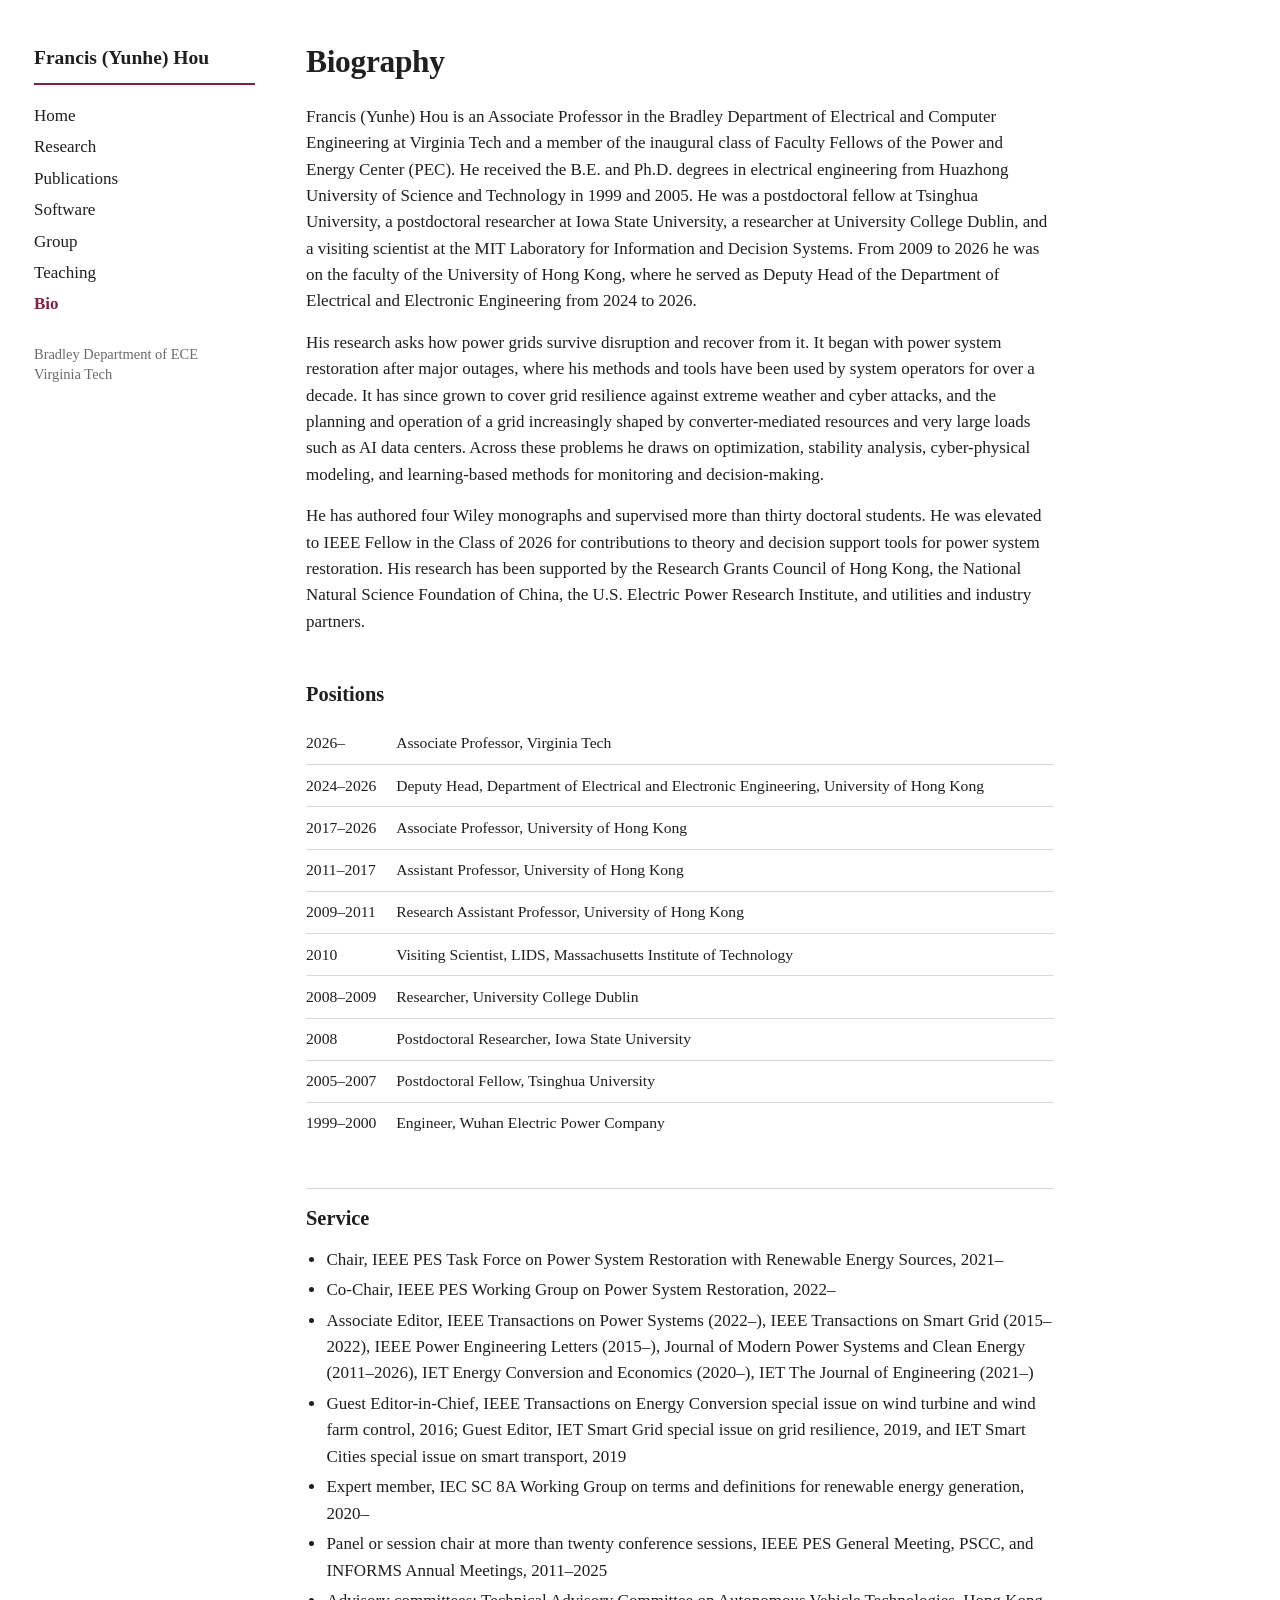
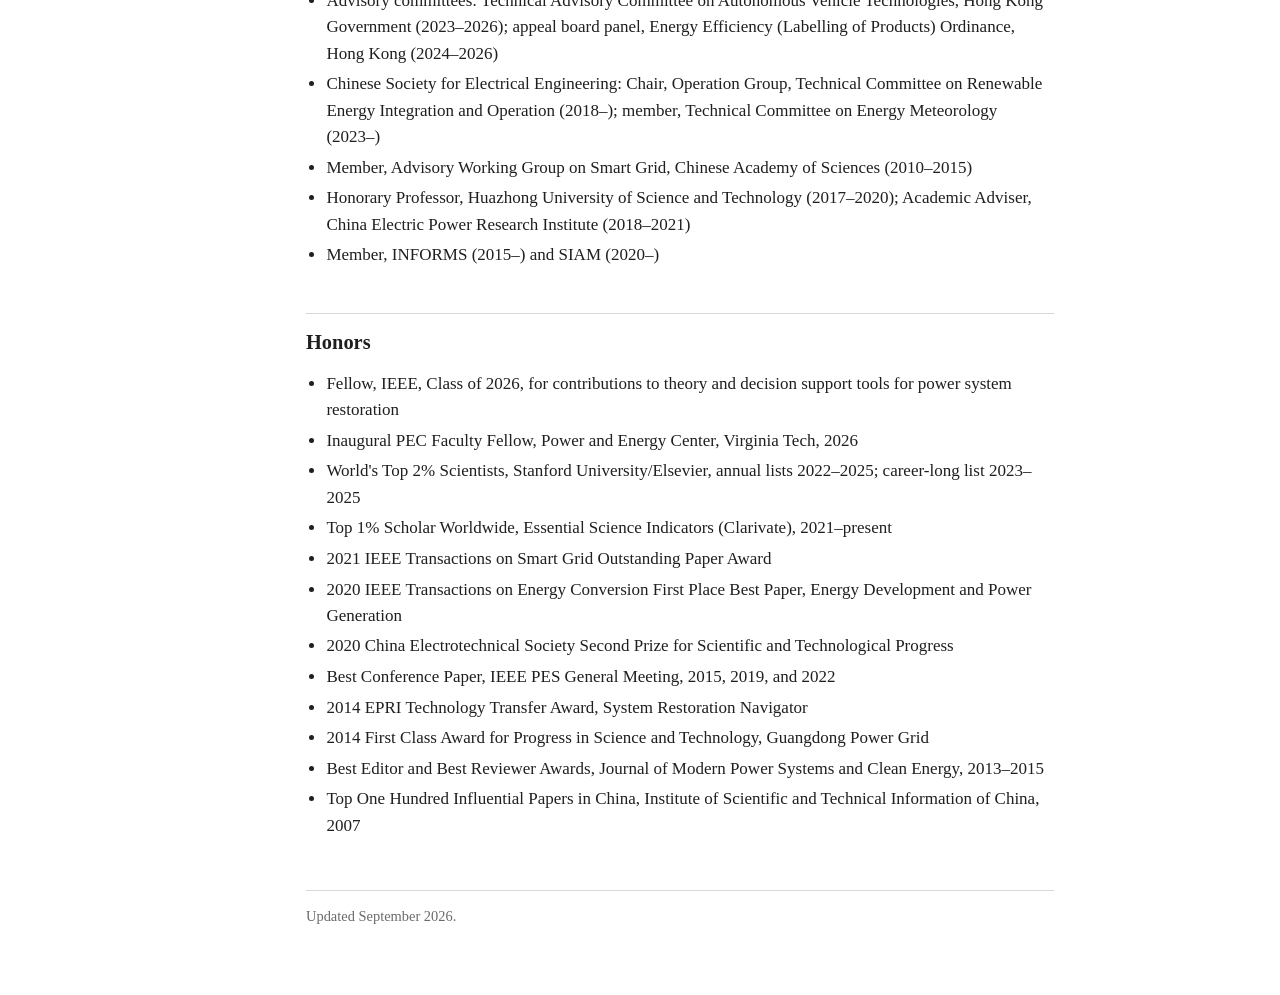
==== bio.html @ f8ccfd60 "Initial site" ====
<!DOCTYPE html>
<html lang="en">
<head>
<meta charset="utf-8">
<meta name="viewport" content="width=device-width, initial-scale=1">
<title>Bio — Francis (Yunhe) Hou</title>
<link rel="stylesheet" href="style.css">
<link rel="icon" href="favicon.svg" type="image/svg+xml">
</head>
<body>
<header class="side">
  <a class="name" href="index.html">Francis (Yunhe) Hou</a>
  <nav>
<a href="index.html">Home</a>
<a href="research.html">Research</a>
<a href="publications.html">Publications</a>
<a href="software.html">Software</a>
<a href="group.html">Group</a>
<a href="teaching.html">Teaching</a>
<a href="bio.html" class="here">Bio</a>
  </nav>
  <p class="foot">Bradley Department of ECE<br>Virginia Tech</p>
</header>
<main>

<h1>Biography</h1>
<p>Francis (Yunhe) Hou is an Associate Professor in the Bradley Department of Electrical and Computer Engineering at Virginia Tech and a member of the inaugural class of Faculty Fellows of the Power and Energy Center (PEC). He received the B.E. and Ph.D. degrees in electrical engineering from Huazhong University of Science and Technology in 1999 and 2005. He was a postdoctoral fellow at Tsinghua University, a postdoctoral researcher at Iowa State University, a researcher at University College Dublin, and a visiting scientist at the MIT Laboratory for Information and Decision Systems. From 2009 to 2026 he was on the faculty of the University of Hong Kong, where he served as Deputy Head of the Department of Electrical and Electronic Engineering from 2024 to 2026.</p>
<p>His research asks how power grids survive disruption and recover from it. It began with power system restoration after major outages, where his methods and tools have been used by system operators for over a decade. It has since grown to cover grid resilience against extreme weather and cyber attacks, and the planning and operation of a grid increasingly shaped by converter-mediated resources and very large loads such as AI data centers. Across these problems he draws on optimization, stability analysis, cyber-physical modeling, and learning-based methods for monitoring and decision-making.</p>
<p>He has authored four Wiley monographs and supervised more than thirty doctoral students. He was elevated to IEEE Fellow in the Class of 2026 for contributions to theory and decision support tools for power system restoration. His research has been supported by the Research Grants Council of Hong Kong, the National Natural Science Foundation of China, the U.S. Electric Power Research Institute, and utilities and industry partners.</p>

<h2>Positions</h2>
<table>
<tr><td>2026–</td><td>Associate Professor, Virginia Tech</td></tr>
<tr><td>2024–2026</td><td>Deputy Head, Department of Electrical and Electronic Engineering, University of Hong Kong</td></tr>
<tr><td>2017–2026</td><td>Associate Professor, University of Hong Kong</td></tr>
<tr><td>2011–2017</td><td>Assistant Professor, University of Hong Kong</td></tr>
<tr><td>2009–2011</td><td>Research Assistant Professor, University of Hong Kong</td></tr>
<tr><td>2010</td><td>Visiting Scientist, LIDS, Massachusetts Institute of Technology</td></tr>
<tr><td>2008–2009</td><td>Researcher, University College Dublin</td></tr>
<tr><td>2008</td><td>Postdoctoral Researcher, Iowa State University</td></tr>
<tr><td>2005–2007</td><td>Postdoctoral Fellow, Tsinghua University</td></tr>
<tr><td>1999–2000</td><td>Engineer, Wuhan Electric Power Company</td></tr>
</table>

<h2>Service</h2>
<ul>
  <li>Chair, IEEE PES Task Force on Power System Restoration with Renewable Energy Sources, 2021–</li>
  <li>Co-Chair, IEEE PES Working Group on Power System Restoration, 2022–</li>
  <li>Associate Editor, IEEE Transactions on Power Systems (2022–), IEEE Transactions on Smart Grid (2015–2022), IEEE Power Engineering Letters (2015–), Journal of Modern Power Systems and Clean Energy (2011–2026), IET Energy Conversion and Economics (2020–), IET The Journal of Engineering (2021–)</li>
  <li>Guest Editor-in-Chief, IEEE Transactions on Energy Conversion special issue on wind turbine and wind farm control, 2016; Guest Editor, IET Smart Grid special issue on grid resilience, 2019, and IET Smart Cities special issue on smart transport, 2019</li>
  <li>Expert member, IEC SC 8A Working Group on terms and definitions for renewable energy generation, 2020–</li>
  <li>Panel or session chair at more than twenty conference sessions, IEEE PES General Meeting, PSCC, and INFORMS Annual Meetings, 2011–2025</li>
  <li>Advisory committees: Technical Advisory Committee on Autonomous Vehicle Technologies, Hong Kong Government (2023–2026); appeal board panel, Energy Efficiency (Labelling of Products) Ordinance, Hong Kong (2024–2026)</li>
  <li>Chinese Society for Electrical Engineering: Chair, Operation Group, Technical Committee on Renewable Energy Integration and Operation (2018–); member, Technical Committee on Energy Meteorology (2023–)</li>
  <li>Member, Advisory Working Group on Smart Grid, Chinese Academy of Sciences (2010–2015)</li>
  <li>Honorary Professor, Huazhong University of Science and Technology (2017–2020); Academic Adviser, China Electric Power Research Institute (2018–2021)</li>
  <li>Member, INFORMS (2015–) and SIAM (2020–)</li>
</ul>

<h2>Honors</h2>
<ul>
  <li>Fellow, IEEE, Class of 2026, for contributions to theory and decision support tools for power system restoration</li>
  <li>Inaugural PEC Faculty Fellow, Power and Energy Center, Virginia Tech, 2026</li>
  <li>World's Top 2% Scientists, Stanford University/Elsevier, annual lists 2022–2025; career-long list 2023–2025</li>
  <li>Top 1% Scholar Worldwide, Essential Science Indicators (Clarivate), 2021–present</li>
  <li>2021 IEEE Transactions on Smart Grid Outstanding Paper Award</li>
  <li>2020 IEEE Transactions on Energy Conversion First Place Best Paper, Energy Development and Power Generation</li>
  <li>2020 China Electrotechnical Society Second Prize for Scientific and Technological Progress</li>
  <li>Best Conference Paper, IEEE PES General Meeting, 2015, 2019, and 2022</li>
  <li>2014 EPRI Technology Transfer Award, System Restoration Navigator</li>
  <li>2014 First Class Award for Progress in Science and Technology, Guangdong Power Grid</li>
  <li>Best Editor and Best Reviewer Awards, Journal of Modern Power Systems and Clean Energy, 2013–2015</li>
  <li>Top One Hundred Influential Papers in China, Institute of Scientific and Technical Information of China, 2007</li>
</ul>

<footer>Updated September 2026.</footer>
</main>
<script>document.querySelectorAll('.em').forEach(function(s){var a=s.dataset.u+'@'+s.dataset.d;var l=document.createElement('a');l.href='mailto:'+a;l.textContent=a;s.replaceWith(l);});</script>
</body>
</html>
---- style.css ----
:root{--ink:#1f1f1f;--mute:#6a6a6a;--rule:#d9d9d9;--accent:#861f41;--bg:#fff;}
*{box-sizing:border-box}
html{font-size:17px}
body{margin:0;background:var(--bg);color:var(--ink);
  font-family:Charter,"Iowan Old Style","Palatino Linotype",Georgia,serif;line-height:1.55;
  display:grid;grid-template-columns:13rem minmax(0,44rem);column-gap:3rem;padding:2.5rem 2rem 4rem}
.side{position:sticky;top:2.5rem;align-self:start}
.name{display:block;font-size:1.15rem;font-weight:700;color:var(--ink);text-decoration:none;
  padding-bottom:.6rem;border-bottom:2px solid var(--accent);margin-bottom:.9rem}
nav a{display:block;color:var(--ink);text-decoration:none;padding:.15rem 0}
nav a.here{color:var(--accent);font-weight:700}
nav a:hover{color:var(--accent)}
.foot{color:var(--mute);font-size:.85rem;margin-top:1.4rem;line-height:1.4}
main{min-width:0}
h1{font-size:1.85rem;line-height:1.2;margin:0 0 1.4rem;font-weight:700;letter-spacing:-.01em}
h2{font-size:1.2rem;margin:2.6rem 0 .7rem;font-weight:700;padding-top:.8rem;border-top:1px solid var(--rule)}
h2:first-of-type{border-top:0;padding-top:0}
h3{font-size:1rem;margin:1.4rem 0 .4rem;font-weight:700}
p{margin:0 0 .9rem}
a{color:var(--accent);text-underline-offset:2px;text-decoration-thickness:1px}
a:hover{text-decoration-thickness:2px}
.lede{font-size:1.15rem;line-height:1.45;margin:0 0 1.4rem}
.hero{display:flex;gap:1.6rem;align-items:flex-start;margin-bottom:1.6rem}
.hero img{width:9.5rem;height:auto;border-radius:3px;flex:none;box-shadow:0 1px 3px rgba(0,0,0,.12)}
.hero .who{font-size:.95rem;line-height:1.5}
.who b{display:block;font-size:1.05rem}
.contact{font-size:.95rem;color:var(--mute)}
.contact a{color:var(--accent);text-underline-offset:2px;text-decoration-thickness:1px}
ul{padding-left:1.2rem;margin:0 0 .9rem}
li{margin:.25rem 0}
ul.refs li{margin:.45rem 0;font-size:.95rem}
ul.plain{list-style:none;padding:0}
table{border-collapse:collapse;width:100%;font-size:.92rem;margin:0 0 1rem}
th,td{text-align:left;vertical-align:top;padding:.5rem .7rem .5rem 0;border-bottom:1px solid var(--rule)}
tr:last-child td{border-bottom:0}
th{font-weight:700}
.note{color:var(--mute);font-size:.92rem}
.counter{margin-top:3rem}
.counter img{max-width:100%;height:auto}
footer{margin-top:3rem;padding-top:.8rem;border-top:1px solid var(--rule);color:var(--mute);font-size:.85rem}
.tag{display:inline-block;font-size:.8rem;color:var(--mute);margin-left:.4rem}
@media (max-width:820px){
  html{font-size:16px}
  body{display:block;padding:1.2rem 1.1rem 3rem}
  .side{position:static;margin-bottom:1.4rem}
  nav{display:flex;flex-wrap:wrap;gap:.2rem 1rem}
  .foot{display:none}
  .hero{flex-direction:column}
  .hero img{width:7rem}
}
@media (prefers-reduced-motion:reduce){*{transition:none!important}}
@media print{.side,.counter,footer{display:none}body{display:block;padding:0}}
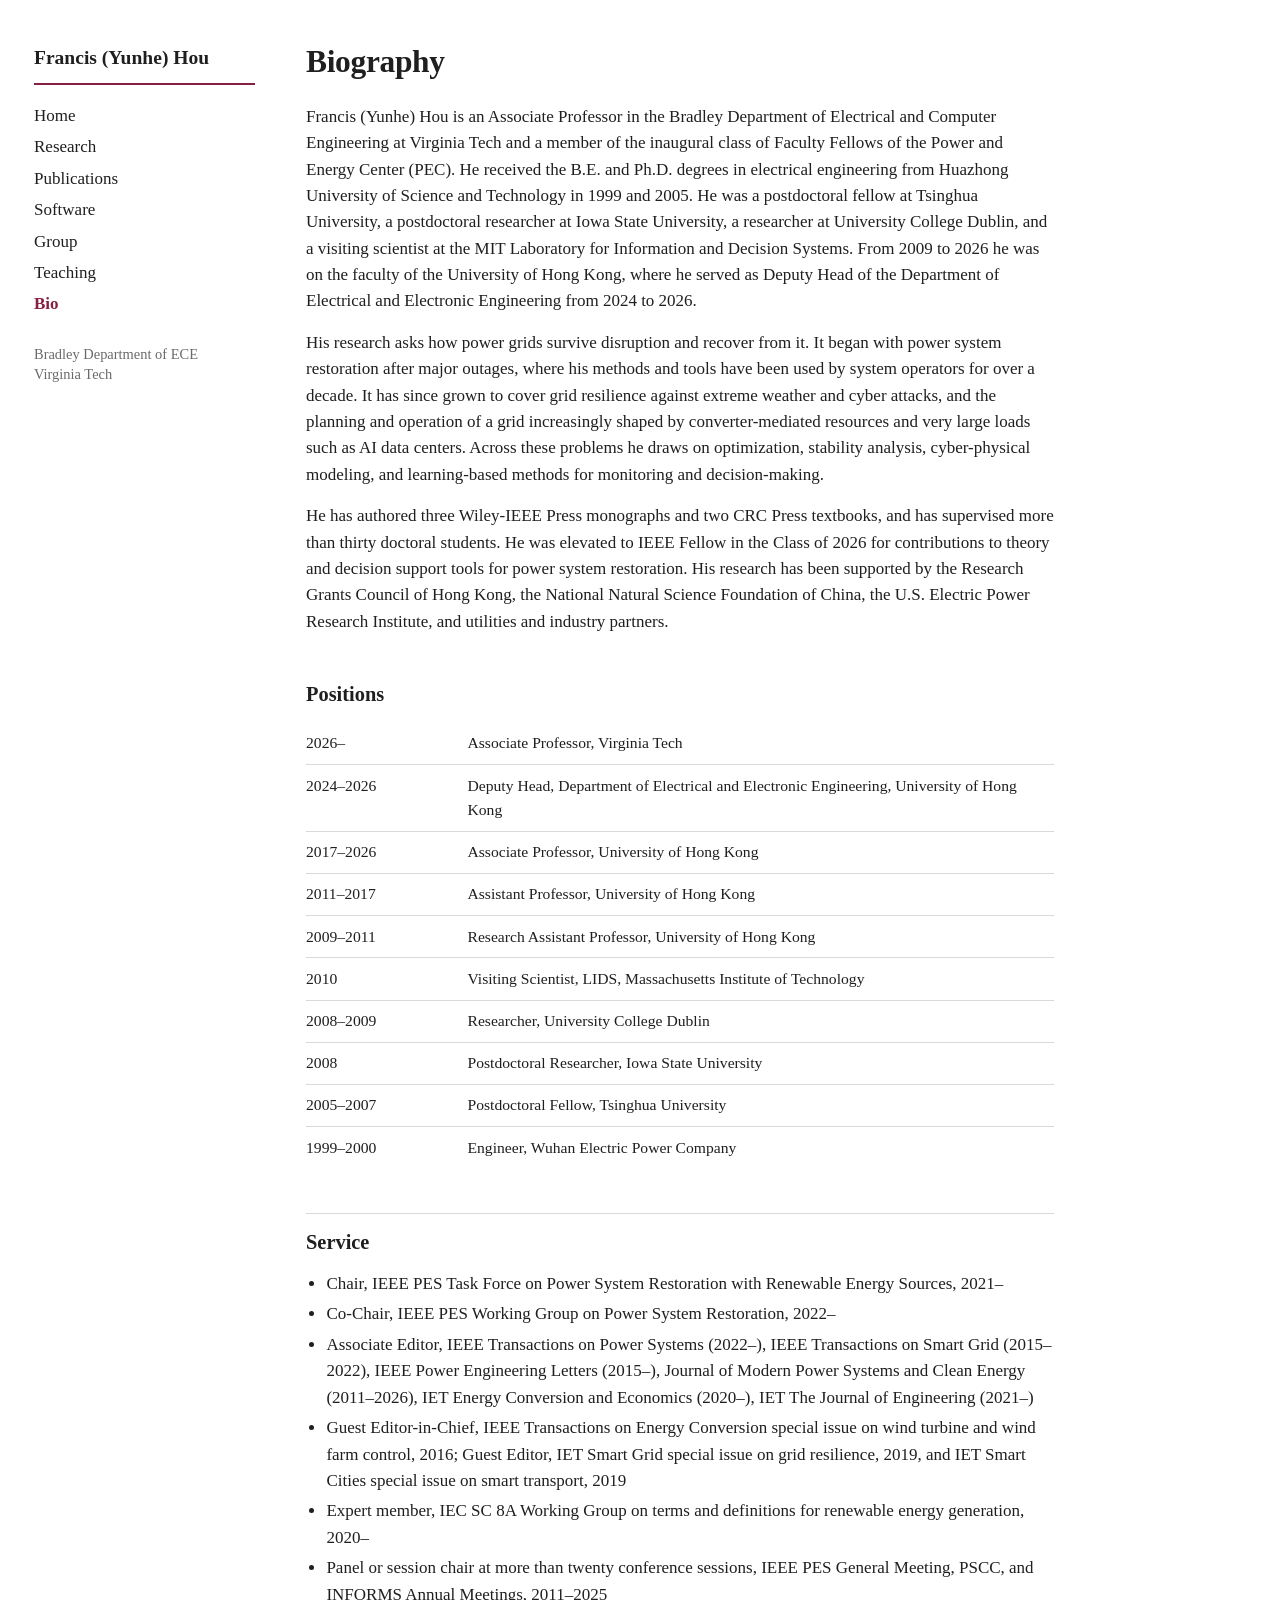
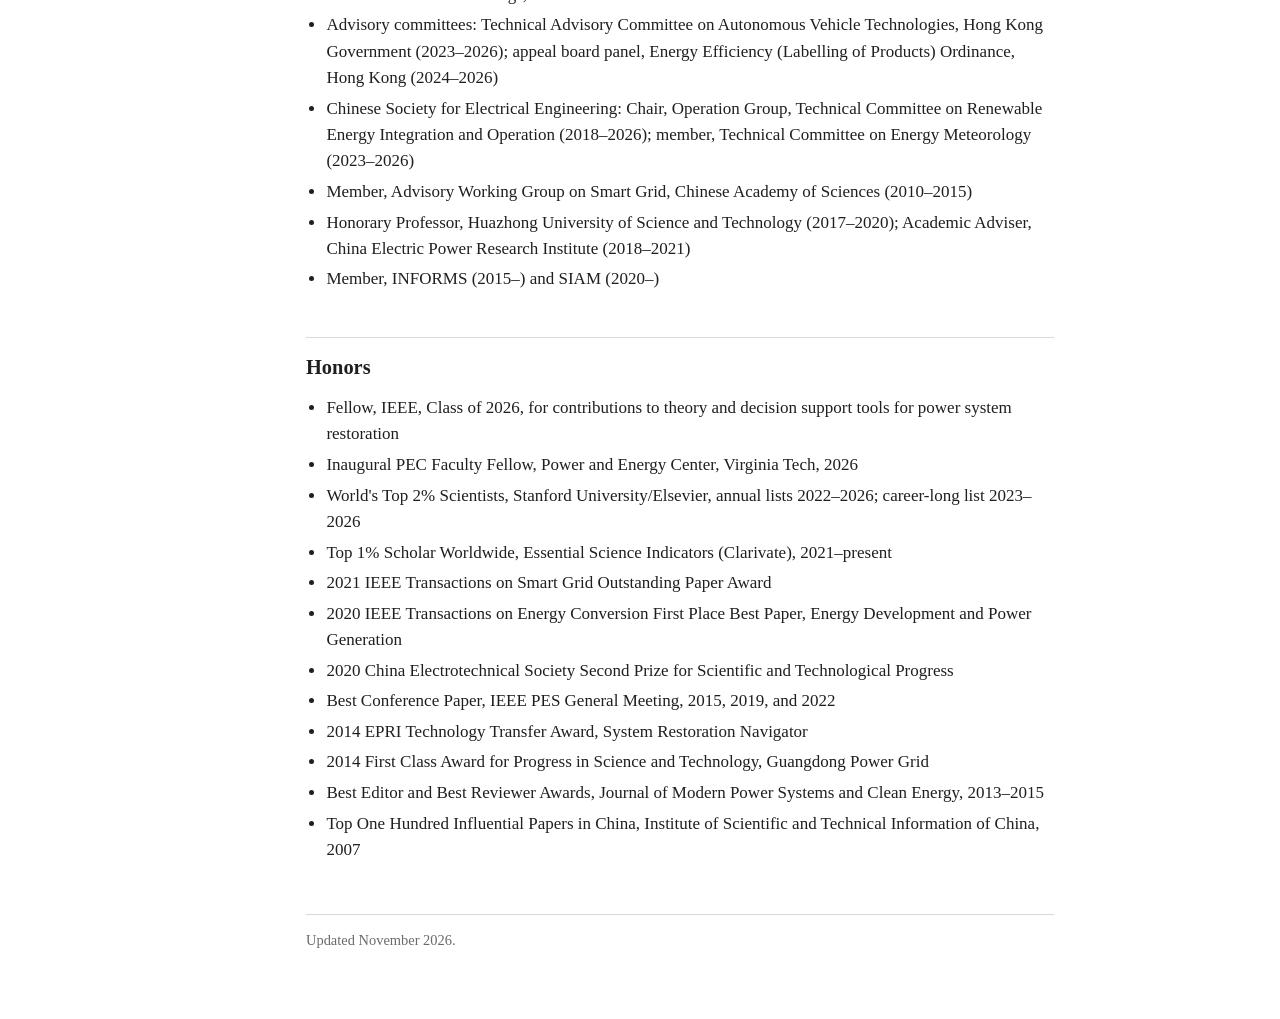
==== commit d49683c4: "Book covers, 2024-2026 papers, 2026 Top 2%, CSEE terms - Publications: Books section with covers for" ====
--- a/bio.html
+++ b/bio.html
@@ -26,7 +26,7 @@
 <h1>Biography</h1>
 <p>Francis (Yunhe) Hou is an Associate Professor in the Bradley Department of Electrical and Computer Engineering at Virginia Tech and a member of the inaugural class of Faculty Fellows of the Power and Energy Center (PEC). He received the B.E. and Ph.D. degrees in electrical engineering from Huazhong University of Science and Technology in 1999 and 2005. He was a postdoctoral fellow at Tsinghua University, a postdoctoral researcher at Iowa State University, a researcher at University College Dublin, and a visiting scientist at the MIT Laboratory for Information and Decision Systems. From 2009 to 2026 he was on the faculty of the University of Hong Kong, where he served as Deputy Head of the Department of Electrical and Electronic Engineering from 2024 to 2026.</p>
 <p>His research asks how power grids survive disruption and recover from it. It began with power system restoration after major outages, where his methods and tools have been used by system operators for over a decade. It has since grown to cover grid resilience against extreme weather and cyber attacks, and the planning and operation of a grid increasingly shaped by converter-mediated resources and very large loads such as AI data centers. Across these problems he draws on optimization, stability analysis, cyber-physical modeling, and learning-based methods for monitoring and decision-making.</p>
-<p>He has authored four Wiley monographs and supervised more than thirty doctoral students. He was elevated to IEEE Fellow in the Class of 2026 for contributions to theory and decision support tools for power system restoration. His research has been supported by the Research Grants Council of Hong Kong, the National Natural Science Foundation of China, the U.S. Electric Power Research Institute, and utilities and industry partners.</p>
+<p>He has authored three Wiley-IEEE Press monographs and two CRC Press textbooks, and has supervised more than thirty doctoral students. He was elevated to IEEE Fellow in the Class of 2026 for contributions to theory and decision support tools for power system restoration. His research has been supported by the Research Grants Council of Hong Kong, the National Natural Science Foundation of China, the U.S. Electric Power Research Institute, and utilities and industry partners.</p>
 
 <h2>Positions</h2>
 <table>
@@ -51,7 +51,7 @@
   <li>Expert member, IEC SC 8A Working Group on terms and definitions for renewable energy generation, 2020–</li>
   <li>Panel or session chair at more than twenty conference sessions, IEEE PES General Meeting, PSCC, and INFORMS Annual Meetings, 2011–2025</li>
   <li>Advisory committees: Technical Advisory Committee on Autonomous Vehicle Technologies, Hong Kong Government (2023–2026); appeal board panel, Energy Efficiency (Labelling of Products) Ordinance, Hong Kong (2024–2026)</li>
-  <li>Chinese Society for Electrical Engineering: Chair, Operation Group, Technical Committee on Renewable Energy Integration and Operation (2018–); member, Technical Committee on Energy Meteorology (2023–)</li>
+  <li>Chinese Society for Electrical Engineering: Chair, Operation Group, Technical Committee on Renewable Energy Integration and Operation (2018–2026); member, Technical Committee on Energy Meteorology (2023–2026)</li>
   <li>Member, Advisory Working Group on Smart Grid, Chinese Academy of Sciences (2010–2015)</li>
   <li>Honorary Professor, Huazhong University of Science and Technology (2017–2020); Academic Adviser, China Electric Power Research Institute (2018–2021)</li>
   <li>Member, INFORMS (2015–) and SIAM (2020–)</li>
@@ -61,7 +61,7 @@
 <ul>
   <li>Fellow, IEEE, Class of 2026, for contributions to theory and decision support tools for power system restoration</li>
   <li>Inaugural PEC Faculty Fellow, Power and Energy Center, Virginia Tech, 2026</li>
-  <li>World's Top 2% Scientists, Stanford University/Elsevier, annual lists 2022–2025; career-long list 2023–2025</li>
+  <li>World's Top 2% Scientists, Stanford University/Elsevier, annual lists 2022–2026; career-long list 2023–2026</li>
   <li>Top 1% Scholar Worldwide, Essential Science Indicators (Clarivate), 2021–present</li>
   <li>2021 IEEE Transactions on Smart Grid Outstanding Paper Award</li>
   <li>2020 IEEE Transactions on Energy Conversion First Place Best Paper, Energy Development and Power Generation</li>
@@ -73,7 +73,7 @@
   <li>Top One Hundred Influential Papers in China, Institute of Scientific and Technical Information of China, 2007</li>
 </ul>
 
-<footer>Updated September 2026.</footer>
+<footer>Updated November 2026.</footer>
 </main>
 <script>document.querySelectorAll('.em').forEach(function(s){var a=s.dataset.u+'@'+s.dataset.d;var l=document.createElement('a');l.href='mailto:'+a;l.textContent=a;s.replaceWith(l);});</script>
 </body>
--- a/style.css
+++ b/style.css
@@ -34,8 +34,23 @@
 table{border-collapse:collapse;width:100%;font-size:.92rem;margin:0 0 1rem}
 th,td{text-align:left;vertical-align:top;padding:.5rem .7rem .5rem 0;border-bottom:1px solid var(--rule)}
 tr:last-child td{border-bottom:0}
+td:first-child{min-width:9.5rem}
+@media (max-width:820px){td:first-child{min-width:7rem}}
 th{font-weight:700}
 .note{color:var(--mute);font-size:.92rem}
+.justify p{text-align:justify;hyphens:auto;-webkit-hyphens:auto}
+.justify p.lede{text-align:left}
+.epigraph{margin-top:2.5rem;text-align:right!important;line-height:1.5}
+.books{list-style:none;padding:0;margin:.5rem 0 1.2rem;display:grid;grid-template-columns:repeat(auto-fill,minmax(7.4rem,1fr));gap:1.5rem 1.1rem}
+.books li{margin:0;font-size:.82rem;line-height:1.35}
+.books img{display:block;width:100%;height:auto;aspect-ratio:2/3;object-fit:cover;border:1px solid var(--rule);box-shadow:0 1px 3px rgba(0,0,0,.12);margin-bottom:.55rem}
+.books .bt{display:block;font-weight:700;margin-bottom:.2rem}
+.books .bt a{color:var(--ink);text-decoration:none}
+.books .bt a:hover{color:var(--accent)}
+.books .ba,.books .bp{display:block;color:var(--mute)}
+.shelf{display:flex;flex-wrap:wrap;gap:.8rem;margin:.5rem 0 .7rem}
+.shelf a{display:block;line-height:0}
+.shelf img{height:8.5rem;width:auto;aspect-ratio:2/3;object-fit:cover;border:1px solid var(--rule);box-shadow:0 1px 3px rgba(0,0,0,.12)}
 .counter{margin-top:3rem}
 .counter img{max-width:100%;height:auto}
 footer{margin-top:3rem;padding-top:.8rem;border-top:1px solid var(--rule);color:var(--mute);font-size:.85rem}
@@ -48,6 +63,9 @@
   .foot{display:none}
   .hero{flex-direction:column}
   .hero img{width:7rem}
+  .shelf{display:grid;grid-template-columns:repeat(5,1fr);gap:.5rem}
+  .shelf img{width:100%;height:auto}
+  .books{grid-template-columns:repeat(auto-fill,minmax(6.6rem,1fr));gap:1.2rem .9rem}
 }
 @media (prefers-reduced-motion:reduce){*{transition:none!important}}
 @media print{.side,.counter,footer{display:none}body{display:block;padding:0}}
